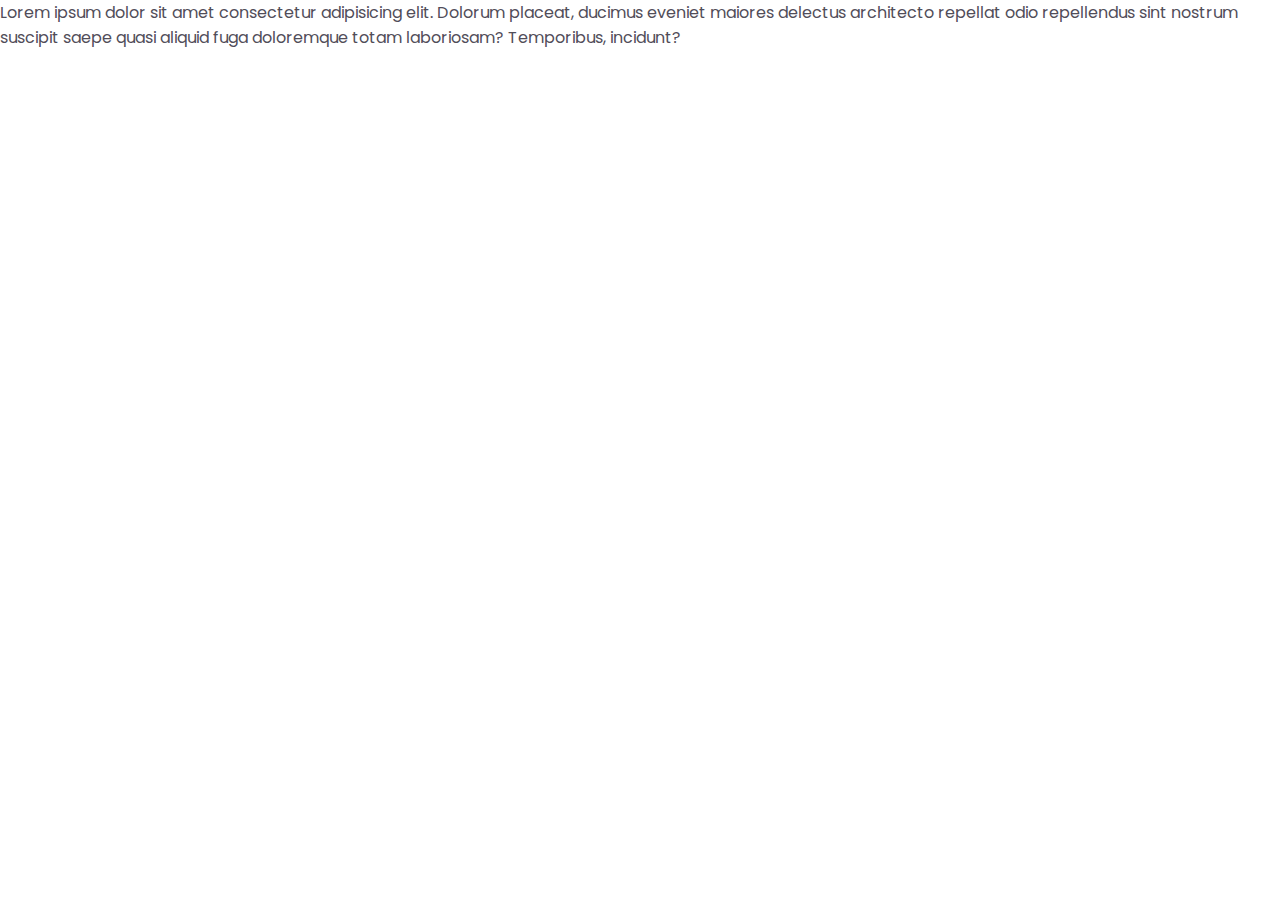
==== index.html @ 0acd9ec4 "Add files via upload" ====
<!DOCTYPE html>
<html lang="en">

<head>
    <meta charset="UTF-8">
    <meta name="viewport" content="width=device-width, initial-scale=1.0">
    <title>Document</title>
    <link rel="stylesheet" href="./css/main.css">
</head>

<body>
    <p>Lorem ipsum dolor sit amet consectetur adipisicing elit. Dolorum placeat, ducimus eveniet maiores delectus
        architecto repellat odio repellendus sint nostrum suscipit saepe quasi aliquid fuga doloremque totam laboriosam?
        Temporibus, incidunt?</p>
    <script src="./js/script.js"></script>
</body>

</html>
---- css/main.css ----
/* Reset and base styles  */
@import url("https://fonts.googleapis.com/css2?family=Poppins:wght@400;500;600&display=swap");
@import url("https://fonts.googleapis.com/css2?family=Roboto&display=swap");
* {
  padding: 0px;
  margin: 0px;
  border: none;
}

*,
*::before,
*::after {
  -webkit-box-sizing: border-box;
          box-sizing: border-box;
}

/* Links */
a, a:link, a:visited {
  text-decoration: none;
}

a:hover {
  text-decoration: none;
}

/* Common */
aside, nav, footer, header, section, main {
  display: block;
}

h1, h2, h3, h4, h5, h6, p {
  font-size: inherit;
  font-weight: inherit;
}

ul, ul li {
  list-style: none;
}

img {
  vertical-align: top;
}

img, svg {
  max-width: 100%;
  height: auto;
}

address {
  font-style: normal;
}

/* Form */
input, textarea, button, select {
  font-family: inherit;
  font-size: inherit;
  color: inherit;
  background-color: transparent;
}

input::-ms-clear {
  display: none;
}

button, input[type=submit] {
  display: inline-block;
  -webkit-box-shadow: none;
          box-shadow: none;
  background-color: transparent;
  background: none;
  cursor: pointer;
}

input:focus, input:active,
button:focus, button:active {
  outline: none;
}

button::-moz-focus-inner {
  padding: 0;
  border: 0;
}

label {
  cursor: pointer;
}

legend {
  display: block;
}

:root {
  --text-color: #514D59;
  --accent-color: #884AFF;
  --footer-text-header: #FFFFFF;
  --footer-text: #FAFAFA;
  --sub-footer-text-color: #625F67;
  --font-main: "Poppins", sans-serif;
  --font-text: "Roboto", sans-serif;
  --ui-logo-text-dot-gradient-first: #FFF48E;
  --ui-logo-text-dot-gradient-second: #FF9900;
  --ui-logo-text: #493964;
  --ui-tip: #212121;
  --ui-background-color: #FFFFFF;
  --ui-middle-color: #FAFAFA;
  --ui-footer-color: #333333;
  --ui-sub-footer-color: #EAEAEA;
  --item-bell-notification: #EB001B;
}

html, body {
  font-family: var(--font-main);
  color: var(--text-color);
}/*# sourceMappingURL=main.css.map */
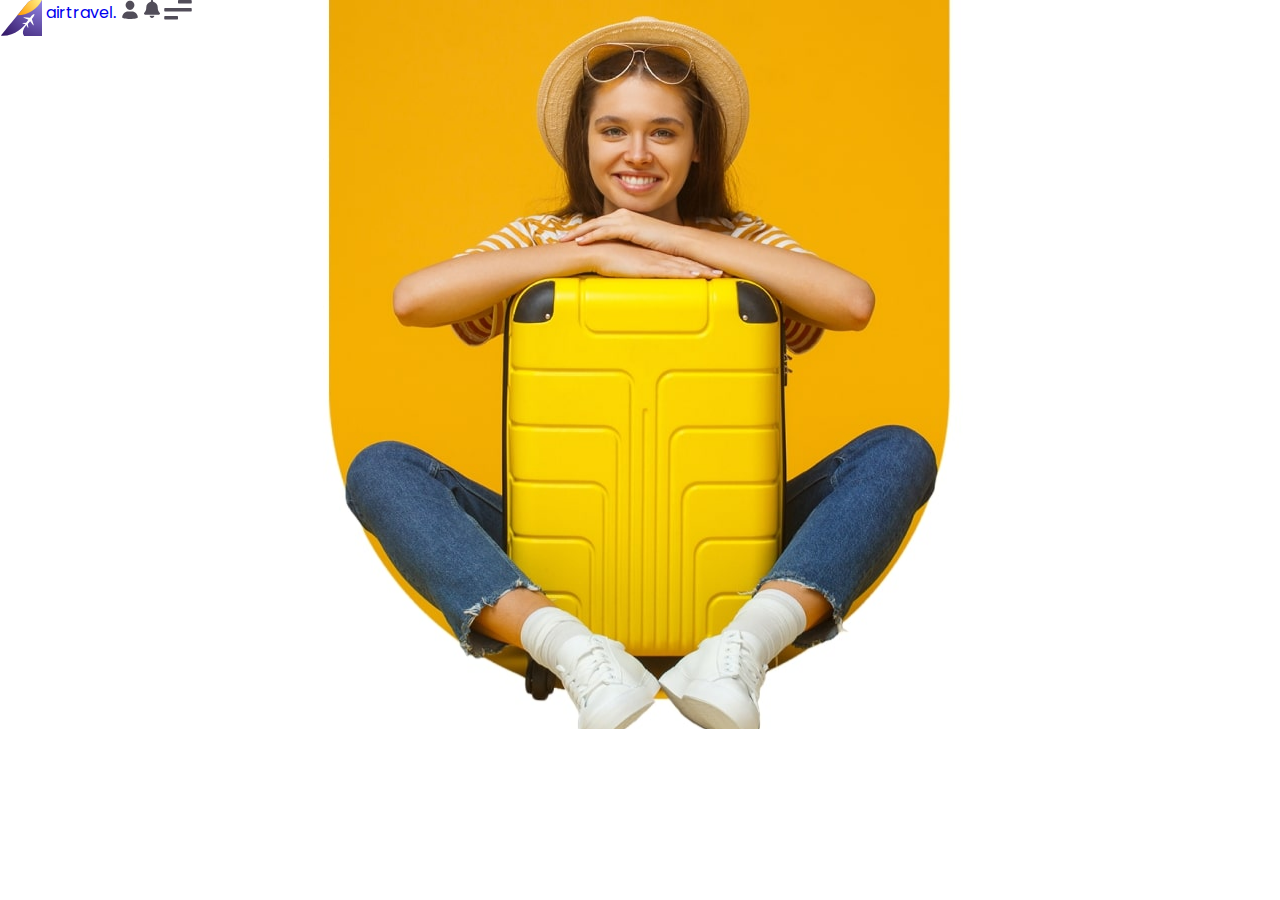
==== commit fb56ce7f: "Add files via upload" ====
--- a/index.html
+++ b/index.html
@@ -4,14 +4,32 @@
 <head>
     <meta charset="UTF-8">
     <meta name="viewport" content="width=device-width, initial-scale=1.0">
-    <title>Document</title>
+    <title>Air Travel</title>
     <link rel="stylesheet" href="./css/main.css">
 </head>
 
 <body>
-    <p>Lorem ipsum dolor sit amet consectetur adipisicing elit. Dolorum placeat, ducimus eveniet maiores delectus
-        architecto repellat odio repellendus sint nostrum suscipit saepe quasi aliquid fuga doloremque totam laboriosam?
-        Temporibus, incidunt?</p>
+   <header class="header">
+    <div class="container">
+        <nav class="nav">
+            <ul class="nav_ul">
+            <a href="#" class="logo"><img src="./img/nav/logo_nav.svg" alt="Logo"></a>
+            <a href="#" class="logo_text">airtravel<span class="logo_dot">.</span></a>
+                <button class="profile">
+                    <img class="profile_img" src="./img/nav/profile 1.svg" alt="profile">
+                </button>
+                <button class="bell">
+                    <img class="bell_img" src="./img/nav/bell 1.svg" alt="bell">
+                    <div class="bell_notification"></div>
+                </button>
+                <button class="menu">
+                    <img class="menu_img" src="./img/nav/menu.svg" alt="menu">
+                </button>
+            </ul>
+        </nav>
+    </div>
+   </header>
+   
     <script src="./js/script.js"></script>
 </body>
 
--- a/css/main.css
+++ b/css/main.css
@@ -111,4 +111,32 @@
 html, body {
   font-family: var(--font-main);
   color: var(--text-color);
-}/*# sourceMappingURL=main.css.map */+}
+
+.container {
+  max-width: 1200px;
+  max-height: 38px;
+}
+
+.header {
+  background-color: var(--ui-background-color);
+  background-image: url("./../img/header/Hero.jpg");
+  background-repeat: no-repeat;
+  background-position: top;
+  aspect-ratio: 1440/820;
+}
+@media (-webkit-min-device-pixel-ratio: 2), (min-resolution: 192dpi) {
+  .header {
+    background-image: url("./../img/header/Hero@2x.jpg");
+  }
+}
+
+.nav {
+  display: grid;
+  grid-template-columns: 2fr 8fr 2fr;
+  gap: 20px;
+}
+
+.nav_ul {
+  justify-self: center;
+}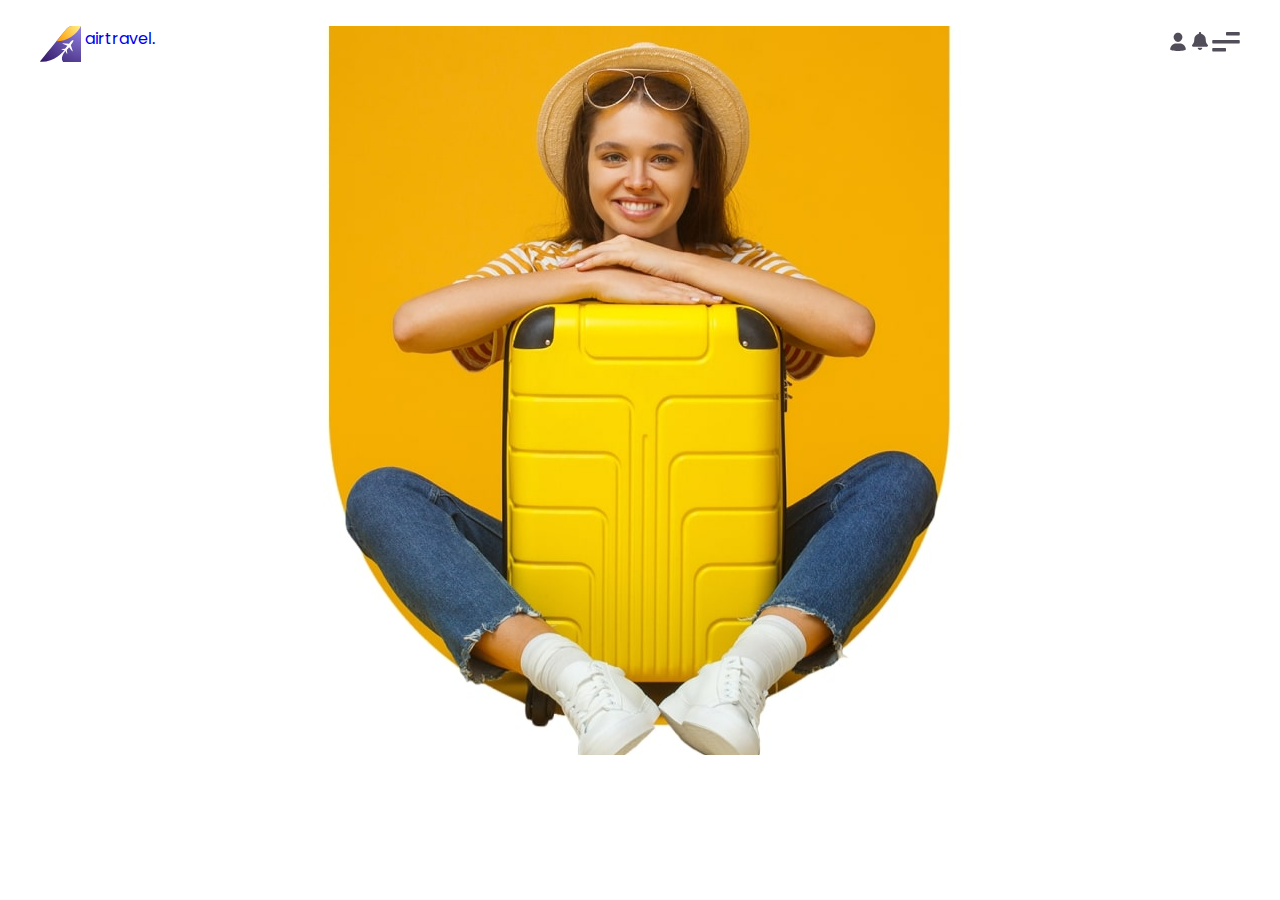
==== commit 4734cc68: "Add files via upload" ====
--- a/index.html
+++ b/index.html
@@ -9,27 +9,28 @@
 </head>
 
 <body>
-   <header class="header">
-    <div class="container">
-        <nav class="nav">
-            <ul class="nav_ul">
-            <a href="#" class="logo"><img src="./img/nav/logo_nav.svg" alt="Logo"></a>
-            <a href="#" class="logo_text">airtravel<span class="logo_dot">.</span></a>
-                <button class="profile">
-                    <img class="profile_img" src="./img/nav/profile 1.svg" alt="profile">
-                </button>
-                <button class="bell">
-                    <img class="bell_img" src="./img/nav/bell 1.svg" alt="bell">
-                    <div class="bell_notification"></div>
-                </button>
-                <button class="menu">
-                    <img class="menu_img" src="./img/nav/menu.svg" alt="menu">
-                </button>
-            </ul>
-        </nav>
-    </div>
-   </header>
-   
+<div class="top_background"></div>
+    <header class="header">
+        <div class="container">
+            <nav class="nav">
+                <div class="nav_logo"><a href="#" class="logo"><img src="./img/nav/logo_nav.svg" alt="Logo"></a>
+                    <a href="#" class="logo_text">airtravel<span class="logo_dot">.</span></a>
+                </div>
+<div class="nav_nav"><button id="click" onclick="info()" class="profile">
+    <img class="profile_img" src="./img/nav/profile 1.svg" alt="profile">
+</button>
+<button class="bell">
+    <img class="bell_img" src="./img/nav/bell 1.svg" alt="bell">
+    <div class="bell_notification"></div>
+</button>
+<button class="menu">
+    <img class="menu_img" src="./img/nav/menu.svg" alt="menu">
+</button></div>
+                
+            </nav>
+        
+    </header>
+
     <script src="./js/script.js"></script>
 </body>
 
--- a/css/main.css
+++ b/css/main.css
@@ -108,35 +108,51 @@
   --item-bell-notification: #EB001B;
 }
 
-html, body {
+html,
+body {
   font-family: var(--font-main);
   color: var(--text-color);
 }
 
 .container {
-  max-width: 1200px;
+  max-width: 1220px;
   max-height: 38px;
+  padding: 0 10px;
+  margin: 26px auto 0 auto;
 }
 
 .header {
   background-color: var(--ui-background-color);
   background-image: url("./../img/header/Hero.jpg");
   background-repeat: no-repeat;
-  background-position: top;
+  background-position: center top;
+  z-index: 2;
   aspect-ratio: 1440/820;
-}
-@media (-webkit-min-device-pixel-ratio: 2), (min-resolution: 192dpi) {
-  .header {
-    background-image: url("./../img/header/Hero@2x.jpg");
-  }
 }
 
 .nav {
   display: grid;
-  grid-template-columns: 2fr 8fr 2fr;
-  gap: 20px;
+  grid-template-columns: 2fr 2fr;
 }
 
-.nav_ul {
-  justify-self: center;
+.nav_nav {
+  -ms-flex-item-align: center;
+      align-self: center;
+  justify-self: flex-end;
+}
+
+.nav_logo {
+  -ms-flex-item-align: center;
+      align-self: center;
+  justify-self: flex-start;
+}
+
+.logo {
+  max-width: 41px;
+  max-height: 36px;
+}
+
+.logo_text {
+  -ms-flex-item-align: center;
+      align-self: center;
 }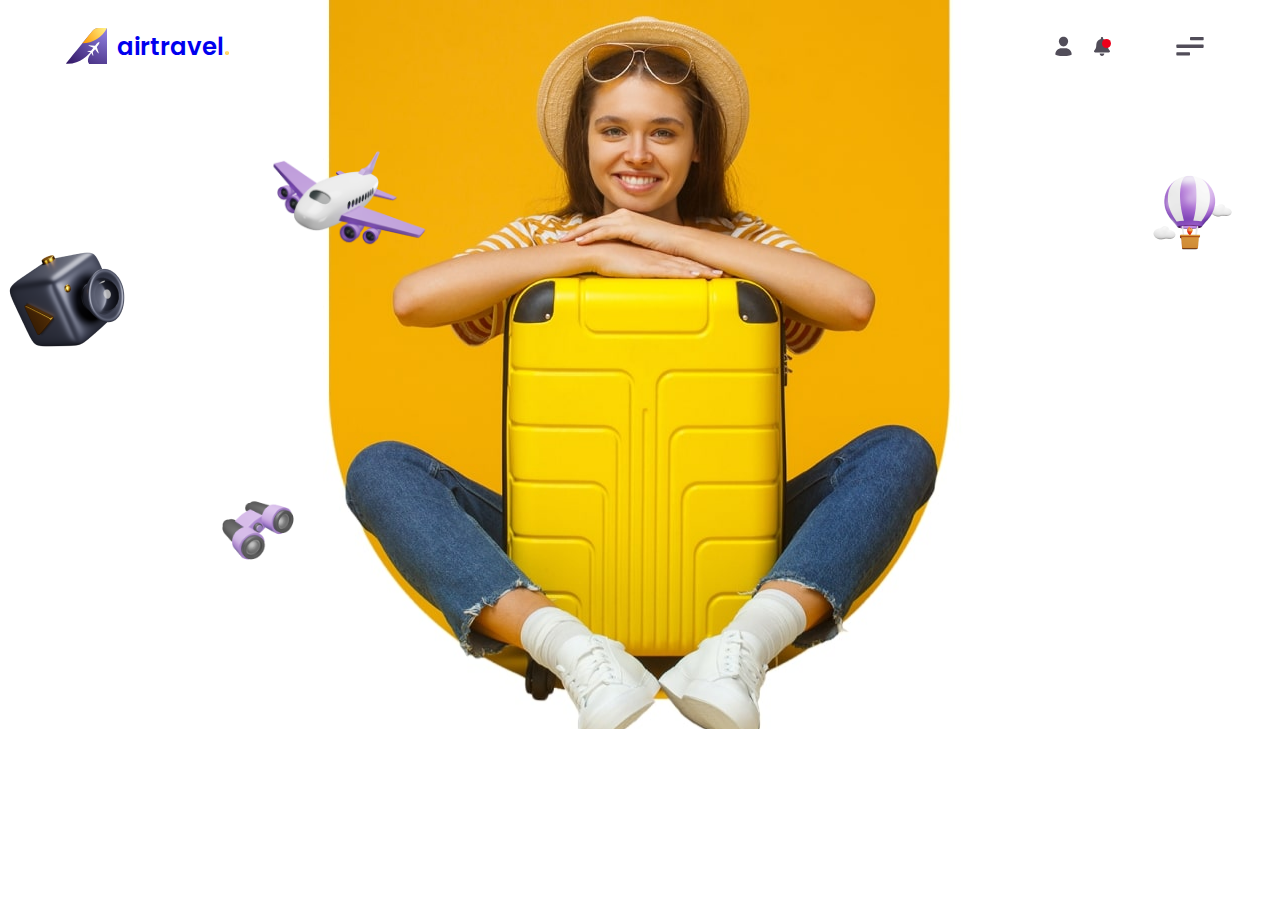
==== commit a14353c2: "Add files via upload" ====
--- a/index.html
+++ b/index.html
@@ -9,7 +9,8 @@
 </head>
 
 <body>
-<div class="top_background"></div>
+    
+
     <header class="header">
         <div class="container">
             <nav class="nav">
@@ -25,9 +26,14 @@
 </button>
 <button class="menu">
     <img class="menu_img" src="./img/nav/menu.svg" alt="menu">
-</button></div>
-                
+</button></div>  
             </nav>
+            <div class="background_item">
+                <div class="jet"><img class="jet_img" src="./img/header/pesawat 1.png" alt="jet"></div>
+                <div class="ball"><img class="ball_img" src="/img/header/balon udara 1.png" alt="baloon"></div>
+                <div class="binocle"><img class="binocle_img" src="/img/header/02 1.png" alt="binocle"></div>
+                <div class="camera"><img class="camera_img" src="/img/header/camera.png" alt="camera"></div>
+            </div>
         
     </header>
 
--- a/css/main.css
+++ b/css/main.css
@@ -116,9 +116,9 @@
 
 .container {
   max-width: 1220px;
-  max-height: 38px;
+  max-height: 64px;
   padding: 0 10px;
-  margin: 26px auto 0 auto;
+  margin: 0 auto 0 auto;
 }
 
 .header {
@@ -129,30 +129,199 @@
   z-index: 2;
   aspect-ratio: 1440/820;
 }
+@media (-webkit-min-device-pixel-ratio: 2), (min-resolution: 192dpi) {
+  .header {
+    background-image: url("./../img/header/Hero@2x.jpg");
+  }
+}
 
 .nav {
   display: grid;
   grid-template-columns: 2fr 2fr;
+  padding: 26px;
 }
 
 .nav_nav {
+  display: -webkit-box;
+  display: -ms-flexbox;
+  display: flex;
+  -webkit-box-align: center;
+      -ms-flex-align: center;
+          align-items: center;
+  justify-self: flex-end;
+}
+
+.menu {
+  display: -webkit-box;
+  display: -ms-flexbox;
+  display: flex;
+  -webkit-box-align: center;
+      -ms-flex-align: center;
+          align-items: center;
+  margin-left: 45px;
+}
+
+.menu_img {
+  margin: 10.19px;
+  width: 28.03px;
+  height: 19.88px;
+}
+
+.profile {
+  display: -webkit-box;
+  display: -ms-flexbox;
+  display: flex;
+  -webkit-box-align: center;
+      -ms-flex-align: center;
+          align-items: center;
+}
+
+.profile_img {
+  margin: 10.19px;
+  height: 20.58px;
+  width: 20.58px;
+}
+
+.bell {
+  position: relative;
   -ms-flex-item-align: center;
       align-self: center;
-  justify-self: flex-end;
+  justify-self: end;
+}
+
+.bell_img {
+  margin: 10.19px;
+  width: 16.31px;
+  height: 18.35px;
+}
+
+.bell_notification {
+  display: inline-block;
+  position: absolute;
+  left: 18px;
+  top: 12px;
+  width: 9.17px;
+  height: 9.17px;
+  background-color: var(--item-bell-notification);
+  border-radius: 50%;
 }
 
 .nav_logo {
+  display: -webkit-box;
+  display: -ms-flexbox;
+  display: flex;
+  gap: 10.19px;
   -ms-flex-item-align: center;
       align-self: center;
   justify-self: flex-start;
 }
 
 .logo {
-  max-width: 41px;
-  max-height: 36px;
-}
-
-.logo_text {
+  display: -webkit-box;
+  display: -ms-flexbox;
+  display: flex;
   -ms-flex-item-align: center;
       align-self: center;
+  max-width: 41.8px;
+  max-height: 36.7px;
+}
+
+.logo_text {
+  display: -webkit-box;
+  display: -ms-flexbox;
+  display: flex;
+  font-family: var(--font-main);
+  font-weight: 600;
+  font-size: 24.4px;
+  -ms-flex-item-align: center;
+      align-self: center;
+}
+
+.logo_dot {
+  font-size: 24.4px;
+  background: -webkit-radial-gradient(var(--ui-logo-text-dot-gradient-first), var(--ui-logo-text-dot-gradient-second));
+  -webkit-background-clip: text;
+          background-clip: text;
+  -webkit-text-fill-color: transparent;
+}
+
+.logo_text:active {
+  color: var(--ui-logo-text);
+}
+
+.profile:hover {
+  opacity: 0.5;
+}
+
+.profile:active {
+  opacity: 1;
+}
+
+.bell:hover {
+  opacity: 0.5;
+}
+
+.bell:active {
+  opacity: 1;
+}
+
+.menu:hover {
+  opacity: 0.5;
+}
+
+.menu:active {
+  opacity: 1;
+}
+
+.background_item {
+  position: relative;
+  pointer-events: none;
+}
+
+.jet_img {
+  width: 221.62px;
+  height: 221.62px;
+}
+
+.jet {
+  display: inline-block;
+  position: absolute;
+  left: 198px;
+  top: -9px;
+}
+
+.camera_img {
+  width: 127px;
+  height: 127px;
+}
+
+.camera {
+  display: inline-block;
+  position: absolute;
+  left: -37px;
+  top: 142px;
+}
+
+.ball_img {
+  width: 91px;
+  height: 91px;
+}
+
+.ball {
+  display: inline-block;
+  position: absolute;
+  left: 1104px;
+  top: 74px;
+}
+
+.binocle_img {
+  width: 104.6px;
+  height: 104.6px;
+}
+
+.binocle {
+  display: inline-block;
+  position: absolute;
+  left: 165px;
+  top: 379px;
 }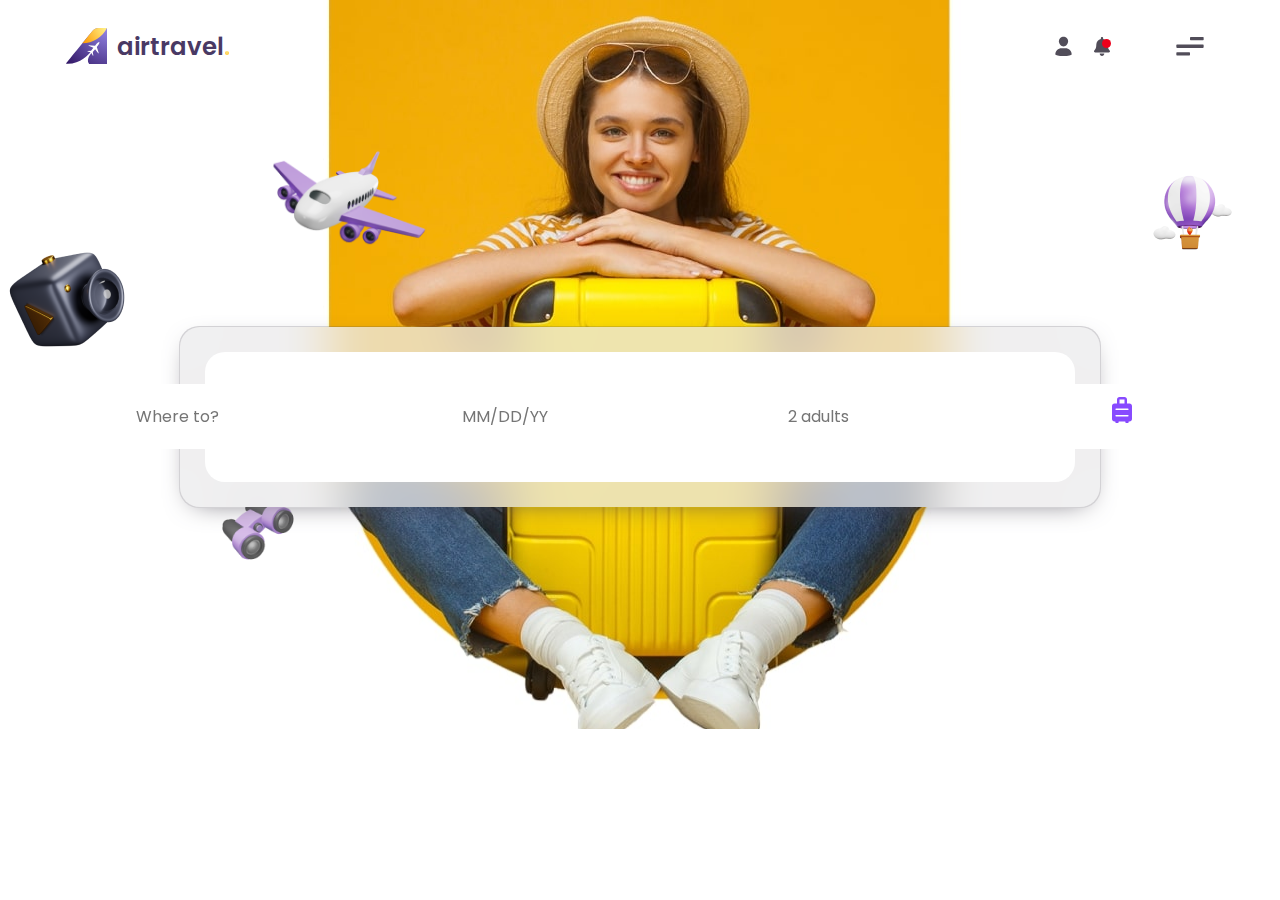
==== commit eb62441a: "Add files via upload" ====
--- a/index.html
+++ b/index.html
@@ -9,7 +9,7 @@
 </head>
 
 <body>
-    
+
 
     <header class="header">
         <div class="container">
@@ -17,24 +17,46 @@
                 <div class="nav_logo"><a href="#" class="logo"><img src="./img/nav/logo_nav.svg" alt="Logo"></a>
                     <a href="#" class="logo_text">airtravel<span class="logo_dot">.</span></a>
                 </div>
-<div class="nav_nav"><button id="click" onclick="info()" class="profile">
-    <img class="profile_img" src="./img/nav/profile 1.svg" alt="profile">
-</button>
-<button class="bell">
-    <img class="bell_img" src="./img/nav/bell 1.svg" alt="bell">
-    <div class="bell_notification"></div>
-</button>
-<button class="menu">
-    <img class="menu_img" src="./img/nav/menu.svg" alt="menu">
-</button></div>  
+                <div class="nav_nav"><button id="click" onclick="info()" class="profile">
+                        <img class="profile_img" src="./img/nav/profile 1.svg" alt="profile">
+                    </button>
+                    <button class="bell">
+                        <img class="bell_img" src="./img/nav/bell 1.svg" alt="bell">
+                        <div class="bell_notification"></div>
+                    </button>
+                    <button class="menu">
+                        <img class="menu_img" src="./img/nav/menu.svg" alt="menu">
+                    </button>
+                </div>
             </nav>
+            
             <div class="background_item">
                 <div class="jet"><img class="jet_img" src="./img/header/pesawat 1.png" alt="jet"></div>
-                <div class="ball"><img class="ball_img" src="/img/header/balon udara 1.png" alt="baloon"></div>
-                <div class="binocle"><img class="binocle_img" src="/img/header/02 1.png" alt="binocle"></div>
-                <div class="camera"><img class="camera_img" src="/img/header/camera.png" alt="camera"></div>
+                <div class="ball"><img class="ball_img" src="./img/header/balon udara 1.png" alt="baloon"></div>
+                <div class="binocle"><img class="binocle_img" src="./img/header/02 1.png" alt="binocle"></div>
+                <div class="camera"><img class="camera_img" src="./img/header/camera.png" alt="camera"></div>
             </div>
-        
+            <div class="search_border">
+            <div class="search-container">
+                <div class="search-bar">
+                    <div class="search-item">
+                        <input type="text" placeholder="Where to?">
+                        <img src="./img/search/earth-asia-solid 1.svg" alt="earth">
+                    </div>
+                    <div class="search-item">
+                        <input type="text " placeholder="MM/DD/YY">
+                        <img src="./img/search/Group (1).svg" alt="date">
+                    </div>
+                    <div class="search-item">
+                        <input type="number" placeholder="2 adults">
+                        <div class="suitcase"><img class="suitcase_img" src="./img/search/suitcase-rolling-solid 1.svg" alt="suitcase"></div>
+                    </div>
+                    <button class="search-button">
+                        <div><img class="search_img" src="./img/search/search 1.svg" alt="search"></div>
+                    </button>
+                </div>
+            </div>
+        </div>
     </header>
 
     <script src="./js/script.js"></script>
--- a/css/main.css
+++ b/css/main.css
@@ -231,6 +231,7 @@
   display: -ms-flexbox;
   display: flex;
   font-family: var(--font-main);
+  color: var(--ui-logo-text);
   font-weight: 600;
   font-size: 24.4px;
   -ms-flex-item-align: center;
@@ -245,6 +246,14 @@
   -webkit-text-fill-color: transparent;
 }
 
+.logo_text:visited {
+  color: var(--ui-logo-text);
+}
+
+.logo_text:hover {
+  color: var(--ui-logo-text);
+}
+
 .logo_text:active {
   color: var(--ui-logo-text);
 }
@@ -271,6 +280,121 @@
 
 .menu:active {
   opacity: 1;
+}
+
+.search-bar {
+  display: -webkit-box;
+  display: -ms-flexbox;
+  display: flex;
+  background-color: #fff;
+  height: 130px;
+  width: 870px;
+  border-radius: 20px;
+  position: relative;
+  -webkit-box-pack: center;
+      -ms-flex-pack: center;
+          justify-content: center;
+  -webkit-box-align: center;
+      -ms-flex-align: center;
+          align-items: center;
+}
+
+.search-item {
+  display: -webkit-box;
+  display: -ms-flexbox;
+  display: flex;
+  -webkit-box-align: center;
+      -ms-flex-align: center;
+          align-items: center;
+  background-color: #fff;
+  width: auto;
+  height: 65px;
+}
+
+.search-item input {
+  border: none;
+  outline: none;
+  padding: 5px;
+}
+
+.search-button {
+  display: -webkit-box;
+  display: -ms-flexbox;
+  display: flex;
+  -webkit-box-align: center;
+      -ms-flex-align: center;
+          align-items: center;
+  -webkit-box-pack: center;
+      -ms-flex-pack: center;
+          justify-content: center;
+  background-color: var(--accent-color);
+  color: white;
+  width: 75px;
+  height: 75px;
+  border-radius: 15px;
+  cursor: pointer;
+}
+
+.search_border {
+  display: -webkit-box;
+  display: -ms-flexbox;
+  display: flex;
+  position: relative;
+  top: 233px;
+  -ms-flex-item-align: center;
+      align-self: center;
+  justify-self: center;
+  border-radius: 20px;
+  padding: 1px;
+  -webkit-box-shadow: 0px 7px 28px -15px #514D59;
+          box-shadow: 0px 7px 28px -15px #514D59;
+  background-color: rgba(81, 77, 89, 0.25);
+}
+
+.search-container {
+  display: -webkit-box;
+  display: -ms-flexbox;
+  display: flex;
+  position: relative;
+  -webkit-box-pack: center;
+      -ms-flex-pack: center;
+          justify-content: center;
+  -webkit-box-align: center;
+      -ms-flex-align: center;
+          align-items: center;
+  background-color: rgba(255, 255, 255, 0.65);
+  -webkit-backdrop-filter: blur(25px);
+          backdrop-filter: blur(25px);
+  width: -webkit-fit-content;
+  width: -moz-fit-content;
+  width: fit-content;
+  height: -webkit-fit-content;
+  height: -moz-fit-content;
+  height: fit-content;
+  border-radius: 20px;
+  padding: 25px;
+}
+
+.suitcase {
+  width: 40px;
+  height: 40px;
+}
+
+.suitcase_img {
+  -webkit-box-pack: center;
+      -ms-flex-pack: center;
+          justify-content: center;
+  position: relative;
+  -webkit-box-align: center;
+      -ms-flex-align: center;
+          align-items: center;
+  width: 26px;
+  height: 26px;
+}
+
+.search_img {
+  width: 30px;
+  height: 30px;
 }
 
 .background_item {
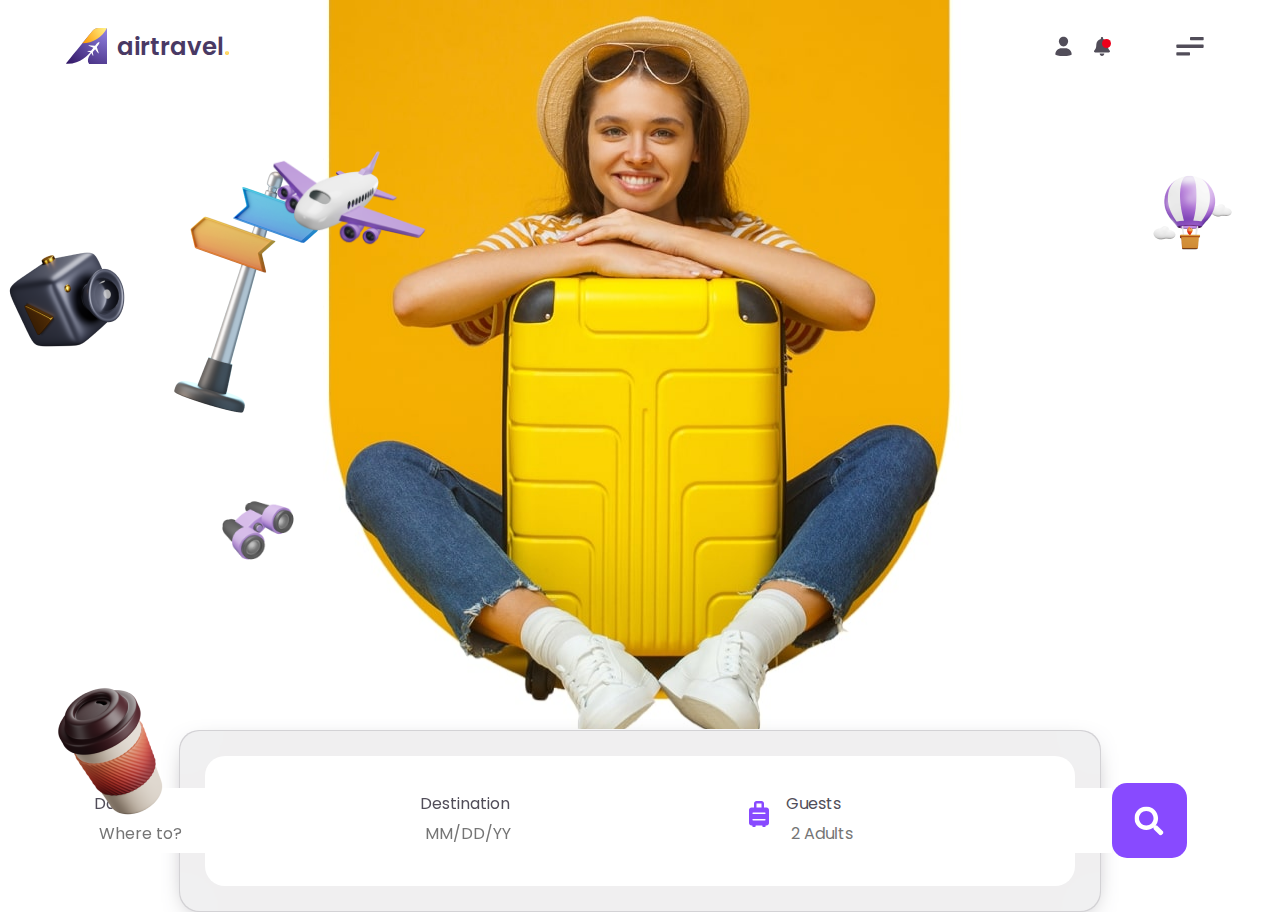
==== commit cbcc0ff3: "Add files via upload" ====
--- a/index.html
+++ b/index.html
@@ -6,6 +6,7 @@
     <meta name="viewport" content="width=device-width, initial-scale=1.0">
     <title>Air Travel</title>
     <link rel="stylesheet" href="./css/main.css">
+    <link rel="icon" href="./img/nav/logo_nav.svg" type="bild/icon-typ">
 </head>
 
 <body>
@@ -29,33 +30,46 @@
                     </button>
                 </div>
             </nav>
-            
+
             <div class="background_item">
                 <div class="jet"><img class="jet_img" src="./img/header/pesawat 1.png" alt="jet"></div>
                 <div class="ball"><img class="ball_img" src="./img/header/balon udara 1.png" alt="baloon"></div>
                 <div class="binocle"><img class="binocle_img" src="./img/header/02 1.png" alt="binocle"></div>
                 <div class="camera"><img class="camera_img" src="./img/header/camera.png" alt="camera"></div>
+                <div class="arrows"><img class="arrows_img" src="./img/header/10 1.png" alt="arrows"></div>
             </div>
             <div class="search_border">
-            <div class="search-container">
-                <div class="search-bar">
-                    <div class="search-item">
-                        <input type="text" placeholder="Where to?">
-                        <img src="./img/search/earth-asia-solid 1.svg" alt="earth">
+                <div class="search-container">
+                    <div class="search-bar">
+                        <div class="search-item">
+                            <div class="earth"><img src="./img/search/earth-asia-solid 1.svg" alt="earth"></div>
+                            <div class="input_text">
+                                <div class="input_desc_container"><p class="search_desc_text">Date</p></div>
+                                <div class="input_wraper" ><input class="search_input" type="text" placeholder="Where to?"></div></div>
+                        </div>
+                        <div class="search-item">
+                            <div class="date"><img src="./img/search/Group (1).svg" alt="date"></div>
+                            <div class="input_text">
+                                <div class="input_desc_container"><p class="search_desc_text">Destination</p></div>
+                                <div class="input_wraper" ><input class="search_input" type="text" placeholder="MM/DD/YY"></div></div>
+                        </div>
+                        <div class="search-item">
+                            <div class="suitcase"><img class="suitcase_img"
+                                    src="./img/search/suitcase-rolling-solid 1.svg" alt="suitcase"></div>
+                            <div class="input_text">
+                                <div class="input_desc_container"><p class="search_desc_text">Guests</p></div>
+                                <div class="input_wraper" ><input class="search_input" type="number" placeholder="2 Adults"></div></div>
+                        </div>
+                        <div class="search_shadow">
+                        <button class="search-button">
+                            <div class="search">
+                                <img class="search_img" src="./img/search/search 1.svg" alt="search"></div>
+                        </button>
                     </div>
-                    <div class="search-item">
-                        <input type="text " placeholder="MM/DD/YY">
-                        <img src="./img/search/Group (1).svg" alt="date">
                     </div>
-                    <div class="search-item">
-                        <input type="number" placeholder="2 adults">
-                        <div class="suitcase"><img class="suitcase_img" src="./img/search/suitcase-rolling-solid 1.svg" alt="suitcase"></div>
-                    </div>
-                    <button class="search-button">
-                        <div><img class="search_img" src="./img/search/search 1.svg" alt="search"></div>
-                    </button>
                 </div>
             </div>
+            <div class="background_item"><div class="coffee"><img class="cofee_img" src="./img/header/Rectangle.png" alt="coffee"></div>
         </div>
     </header>
 
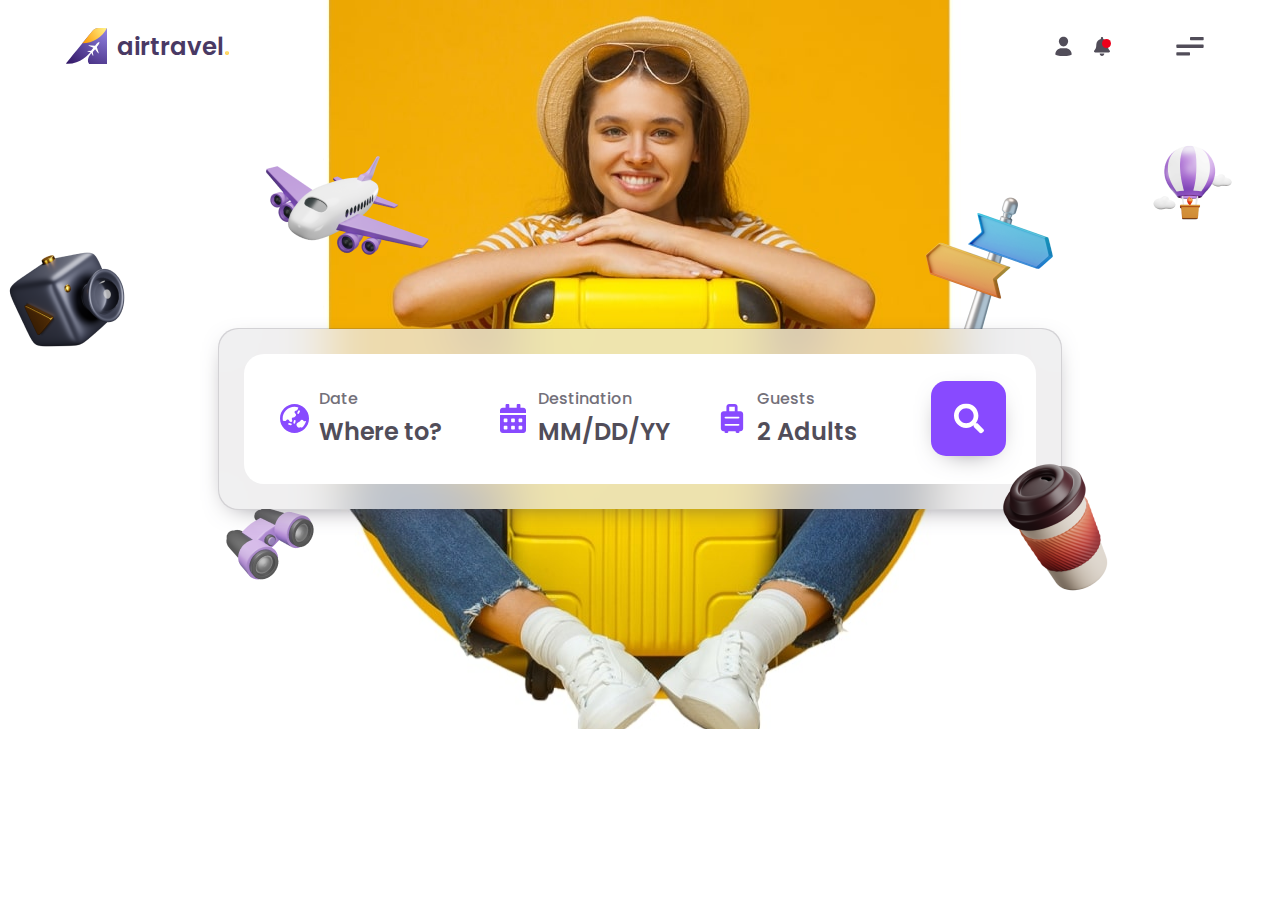
==== commit 232b7423: "Projektdateien hinzufügen." ====
--- a/index.html
+++ b/index.html
@@ -1,79 +1,79 @@
-<!DOCTYPE html>
-<html lang="en">
-
-<head>
-    <meta charset="UTF-8">
-    <meta name="viewport" content="width=device-width, initial-scale=1.0">
-    <title>Air Travel</title>
-    <link rel="stylesheet" href="./css/main.css">
-    <link rel="icon" href="./img/nav/logo_nav.svg" type="bild/icon-typ">
-</head>
-
-<body>
-
-
-    <header class="header">
-        <div class="container">
-            <nav class="nav">
-                <div class="nav_logo"><a href="#" class="logo"><img src="./img/nav/logo_nav.svg" alt="Logo"></a>
-                    <a href="#" class="logo_text">airtravel<span class="logo_dot">.</span></a>
-                </div>
-                <div class="nav_nav"><button id="click" onclick="info()" class="profile">
-                        <img class="profile_img" src="./img/nav/profile 1.svg" alt="profile">
-                    </button>
-                    <button class="bell">
-                        <img class="bell_img" src="./img/nav/bell 1.svg" alt="bell">
-                        <div class="bell_notification"></div>
-                    </button>
-                    <button class="menu">
-                        <img class="menu_img" src="./img/nav/menu.svg" alt="menu">
-                    </button>
-                </div>
-            </nav>
-
-            <div class="background_item">
-                <div class="jet"><img class="jet_img" src="./img/header/pesawat 1.png" alt="jet"></div>
-                <div class="ball"><img class="ball_img" src="./img/header/balon udara 1.png" alt="baloon"></div>
-                <div class="binocle"><img class="binocle_img" src="./img/header/02 1.png" alt="binocle"></div>
-                <div class="camera"><img class="camera_img" src="./img/header/camera.png" alt="camera"></div>
-                <div class="arrows"><img class="arrows_img" src="./img/header/10 1.png" alt="arrows"></div>
-            </div>
-            <div class="search_border">
-                <div class="search-container">
-                    <div class="search-bar">
-                        <div class="search-item">
-                            <div class="earth"><img src="./img/search/earth-asia-solid 1.svg" alt="earth"></div>
-                            <div class="input_text">
-                                <div class="input_desc_container"><p class="search_desc_text">Date</p></div>
-                                <div class="input_wraper" ><input class="search_input" type="text" placeholder="Where to?"></div></div>
-                        </div>
-                        <div class="search-item">
-                            <div class="date"><img src="./img/search/Group (1).svg" alt="date"></div>
-                            <div class="input_text">
-                                <div class="input_desc_container"><p class="search_desc_text">Destination</p></div>
-                                <div class="input_wraper" ><input class="search_input" type="text" placeholder="MM/DD/YY"></div></div>
-                        </div>
-                        <div class="search-item">
-                            <div class="suitcase"><img class="suitcase_img"
-                                    src="./img/search/suitcase-rolling-solid 1.svg" alt="suitcase"></div>
-                            <div class="input_text">
-                                <div class="input_desc_container"><p class="search_desc_text">Guests</p></div>
-                                <div class="input_wraper" ><input class="search_input" type="number" placeholder="2 Adults"></div></div>
-                        </div>
-                        <div class="search_shadow">
-                        <button class="search-button">
-                            <div class="search">
-                                <img class="search_img" src="./img/search/search 1.svg" alt="search"></div>
-                        </button>
-                    </div>
-                    </div>
-                </div>
-            </div>
-            <div class="background_item"><div class="coffee"><img class="cofee_img" src="./img/header/Rectangle.png" alt="coffee"></div>
-        </div>
-    </header>
-
-    <script src="./js/script.js"></script>
-</body>
-
+<!DOCTYPE html>
+<html lang="en">
+
+<head>
+    <meta charset="UTF-8">
+    <meta name="viewport" content="width=device-width, initial-scale=1.0">
+    <title>Air Travel</title>
+    <link rel="stylesheet" href="./css/main.css">
+    <link rel="icon" href="./img/nav/logo_nav.svg" type="bild/icon-typ">
+</head>
+
+<body>
+
+
+    <header class="header">
+        <div class="container">
+            <nav class="nav">
+                <div class="nav_logo"><a href="#" class="logo"><img src="./img/nav/logo_nav.svg" alt="Logo"></a>
+                    <a href="#" class="logo_text">airtravel<span class="logo_dot">.</span></a>
+                </div>
+                <div class="nav_nav"><button id="click" onclick="info()" class="profile">
+                        <img class="profile_img" src="./img/nav/profile 1.svg" alt="profile">
+                    </button>
+                    <button class="bell">
+                        <img class="bell_img" src="./img/nav/bell 1.svg" alt="bell">
+                        <div class="bell_notification"></div>
+                    </button>
+                    <button class="menu">
+                        <img class="menu_img" src="./img/nav/menu.svg" alt="menu">
+                    </button>
+                </div>
+            </nav>
+
+            <div class="background_item">
+                <div class="jet"><img class="jet_img" src="./img/header/pesawat 1.png" alt="jet"></div>
+                <div class="ball"><img class="ball_img" src="./img/header/balon udara 1.png" alt="baloon"></div>
+                <div class="binocle"><img class="binocle_img" src="./img/header/02 1.png" alt="binocle"></div>
+                <div class="camera"><img class="camera_img" src="./img/header/camera.png" alt="camera"></div>
+                <div class="arrows"><img class="arrows_img" src="./img/header/10 1.png" alt="arrows"></div>
+            </div>
+            <div class="search_border">
+                <div class="search-container">
+                    <div class="search-bar">
+                        <div class="search-item">
+                            <div class="earth"><img src="./img/search/earth-asia-solid 1.svg" alt="earth"></div>
+                            <div class="input_text">
+                                <div class="input_desc_container"><p class="search_desc_text">Date</p></div>
+                                <div class="input_wraper" ><input class="search_input" type="text" placeholder="Where to?"></div></div>
+                        </div>
+                        <div class="search-item">
+                            <div class="date"><img src="./img/search/Group (1).svg" alt="date"></div>
+                            <div class="input_text">
+                                <div class="input_desc_container"><p class="search_desc_text">Destination</p></div>
+                                <div class="input_wraper" ><input class="search_input" type="text" placeholder="MM/DD/YY"></div></div>
+                        </div>
+                        <div class="search-item">
+                            <div class="suitcase"><img class="suitcase_img"
+                                    src="./img/search/suitcase-rolling-solid 1.svg" alt="suitcase"></div>
+                            <div class="input_text">
+                                <div class="input_desc_container"><p class="search_desc_text">Guests</p></div>
+                                <div class="input_wraper" ><input class="search_input" type="number" placeholder="2 Adults"></div></div>
+                        </div>
+                        <div class="search_shadow">
+                        <button class="search-button">
+                            <div class="search">
+                                <img class="search_img" src="./img/search/search 1.svg" alt="search"></div>
+                        </button>
+                    </div>
+                    </div>
+                </div>
+            </div>
+            <div class="background_item"><div class="coffee"><img class="cofee_img" src="./img/header/Rectangle.png" alt="coffee"></div>
+        </div>
+    </header>
+
+    <script src="./js/script.js"></script>
+</body>
+
 </html>--- a/css/main.css
+++ b/css/main.css
@@ -126,7 +126,6 @@
   background-image: url("./../img/header/Hero.jpg");
   background-repeat: no-repeat;
   background-position: center top;
-  z-index: 2;
   aspect-ratio: 1440/820;
 }
 @media (-webkit-min-device-pixel-ratio: 2), (min-resolution: 192dpi) {
@@ -196,7 +195,6 @@
 }
 
 .bell_notification {
-  display: inline-block;
   position: absolute;
   left: 18px;
   top: 12px;
@@ -287,8 +285,11 @@
   display: -ms-flexbox;
   display: flex;
   background-color: #fff;
+  padding: 27.5px 30px;
   height: 130px;
-  width: 870px;
+  width: -webkit-fit-content;
+  width: -moz-fit-content;
+  width: fit-content;
   border-radius: 20px;
   position: relative;
   -webkit-box-pack: center;
@@ -303,6 +304,9 @@
   display: -webkit-box;
   display: -ms-flexbox;
   display: flex;
+  -webkit-box-pack: center;
+      -ms-flex-pack: center;
+          justify-content: center;
   -webkit-box-align: center;
       -ms-flex-align: center;
           align-items: center;
@@ -311,10 +315,9 @@
   height: 65px;
 }
 
-.search-item input {
+input {
   border: none;
   outline: none;
-  padding: 5px;
 }
 
 .search-button {
@@ -340,11 +343,17 @@
   display: -ms-flexbox;
   display: flex;
   position: relative;
-  top: 233px;
+  top: 235px;
   -ms-flex-item-align: center;
       align-self: center;
   justify-self: center;
   border-radius: 20px;
+  width: -webkit-fit-content;
+  width: -moz-fit-content;
+  width: fit-content;
+  height: -webkit-fit-content;
+  height: -moz-fit-content;
+  height: fit-content;
   padding: 1px;
   -webkit-box-shadow: 0px 7px 28px -15px #514D59;
           box-shadow: 0px 7px 28px -15px #514D59;
@@ -375,26 +384,190 @@
   padding: 25px;
 }
 
-.suitcase {
+.earth {
+  display: -webkit-box;
+  display: -ms-flexbox;
+  display: flex;
+  -webkit-box-pack: center;
+      -ms-flex-pack: center;
+          justify-content: center;
+  -webkit-box-align: center;
+      -ms-flex-align: center;
+          align-items: center;
   width: 40px;
   height: 40px;
 }
 
+.earth_img {
+  width: 29px;
+  height: 29px;
+}
+
+.date {
+  display: -webkit-box;
+  display: -ms-flexbox;
+  display: flex;
+  -webkit-box-pack: center;
+      -ms-flex-pack: center;
+          justify-content: center;
+  -webkit-box-align: center;
+      -ms-flex-align: center;
+          align-items: center;
+  width: 40px;
+  height: 40px;
+}
+
+.date_img {
+  width: 26px;
+  height: 29px;
+}
+
+.suitcase {
+  display: -webkit-box;
+  display: -ms-flexbox;
+  display: flex;
+  -webkit-box-pack: center;
+      -ms-flex-pack: center;
+          justify-content: center;
+  -webkit-box-align: center;
+      -ms-flex-align: center;
+          align-items: center;
+  width: 40px;
+  height: 40px;
+}
+
 .suitcase_img {
-  -webkit-box-pack: center;
-      -ms-flex-pack: center;
-          justify-content: center;
-  position: relative;
-  -webkit-box-align: center;
-      -ms-flex-align: center;
-          align-items: center;
   width: 26px;
-  height: 26px;
-}
-
-.search_img {
+  height: 29px;
+}
+
+.search {
+  display: -webkit-box;
+  display: -ms-flexbox;
+  display: flex;
+  -webkit-box-pack: center;
+      -ms-flex-pack: center;
+          justify-content: center;
+  -webkit-box-align: center;
+      -ms-flex-align: center;
+          align-items: center;
   width: 30px;
   height: 30px;
+}
+
+input[type=number] {
+  -moz-appearance: textfield;
+  -webkit-appearance: textfield;
+          appearance: textfield;
+  margin: 0;
+}
+
+input[type=number]::-webkit-inner-spin-button,
+input[type=number]::-webkit-outer-spin-button {
+  -webkit-appearance: none;
+  margin: 0;
+}
+
+.input_text {
+  -webkit-box-pack: center;
+      -ms-flex-pack: center;
+          justify-content: center;
+  -ms-flex-item-align: center;
+      align-self: center;
+  height: 65px;
+  padding: 0px 5px;
+}
+
+input::-webkit-input-placeholder {
+  font-family: var(--font-main);
+  font-size: 24px;
+  font-weight: 600;
+  color: var(--text-color);
+}
+
+input::-moz-placeholder {
+  font-family: var(--font-main);
+  font-size: 24px;
+  font-weight: 600;
+  color: var(--text-color);
+}
+
+input:-ms-input-placeholder {
+  font-family: var(--font-main);
+  font-size: 24px;
+  font-weight: 600;
+  color: var(--text-color);
+}
+
+input::-ms-input-placeholder {
+  font-family: var(--font-main);
+  font-size: 24px;
+  font-weight: 600;
+  color: var(--text-color);
+}
+
+input::placeholder {
+  font-family: var(--font-main);
+  font-size: 24px;
+  font-weight: 600;
+  color: var(--text-color);
+}
+
+.search_shadow {
+  display: -webkit-box;
+  display: -ms-flexbox;
+  display: flex;
+  position: relative;
+  height: -webkit-fit-content;
+  height: -moz-fit-content;
+  height: fit-content;
+  width: -webkit-fit-content;
+  width: -moz-fit-content;
+  width: fit-content;
+  -webkit-box-shadow: 0px 7px 28px -15px #514D59;
+          box-shadow: 0px 7px 28px -15px #514D59;
+  border-radius: 20px;
+}
+
+.search-button:hover {
+  opacity: 0.8;
+}
+
+.search_input {
+  display: -webkit-box;
+  display: -ms-flexbox;
+  display: flex;
+  width: 169px;
+  height: 36px;
+  padding: 5px 0 0 0;
+  font-family: var(--font-main);
+  font-size: 24px;
+  font-weight: 500;
+  color: var(--text-color);
+}
+
+.search_input:hover {
+  opacity: 0.5;
+}
+
+.input_wraper {
+  display: inline-block;
+  -webkit-box-pack: center;
+      -ms-flex-pack: center;
+          justify-content: center;
+  -ms-flex-item-align: center;
+      align-self: center;
+}
+
+.search_desc_text {
+  font-family: var(--font-main);
+  font-size: 16px;
+  font-weight: 500;
+  color: var(--text-color);
+  opacity: 0.8;
+  -webkit-box-pack: start;
+      -ms-flex-pack: start;
+          justify-content: flex-start;
 }
 
 .background_item {
@@ -402,50 +575,38 @@
   pointer-events: none;
 }
 
-.jet_img {
-  width: 221.62px;
-  height: 221.62px;
-}
-
 .jet {
-  display: inline-block;
   position: absolute;
-  left: 198px;
+  left: 188px;
   top: -9px;
 }
 
-.camera_img {
-  width: 127px;
-  height: 127px;
-}
-
 .camera {
-  display: inline-block;
   position: absolute;
   left: -37px;
   top: 142px;
 }
 
-.ball_img {
-  width: 91px;
-  height: 91px;
-}
-
 .ball {
-  display: inline-block;
   position: absolute;
   left: 1104px;
-  top: 74px;
-}
-
-.binocle_img {
-  width: 104.6px;
-  height: 104.6px;
+  top: 44px;
 }
 
 .binocle {
-  display: inline-block;
   position: absolute;
   left: 165px;
   top: 379px;
+}
+
+.arrows {
+  position: absolute;
+  left: 735px;
+  top: 26px;
+}
+
+.coffee {
+  position: absolute;
+  left: 945px;
+  top: 180px;
 }